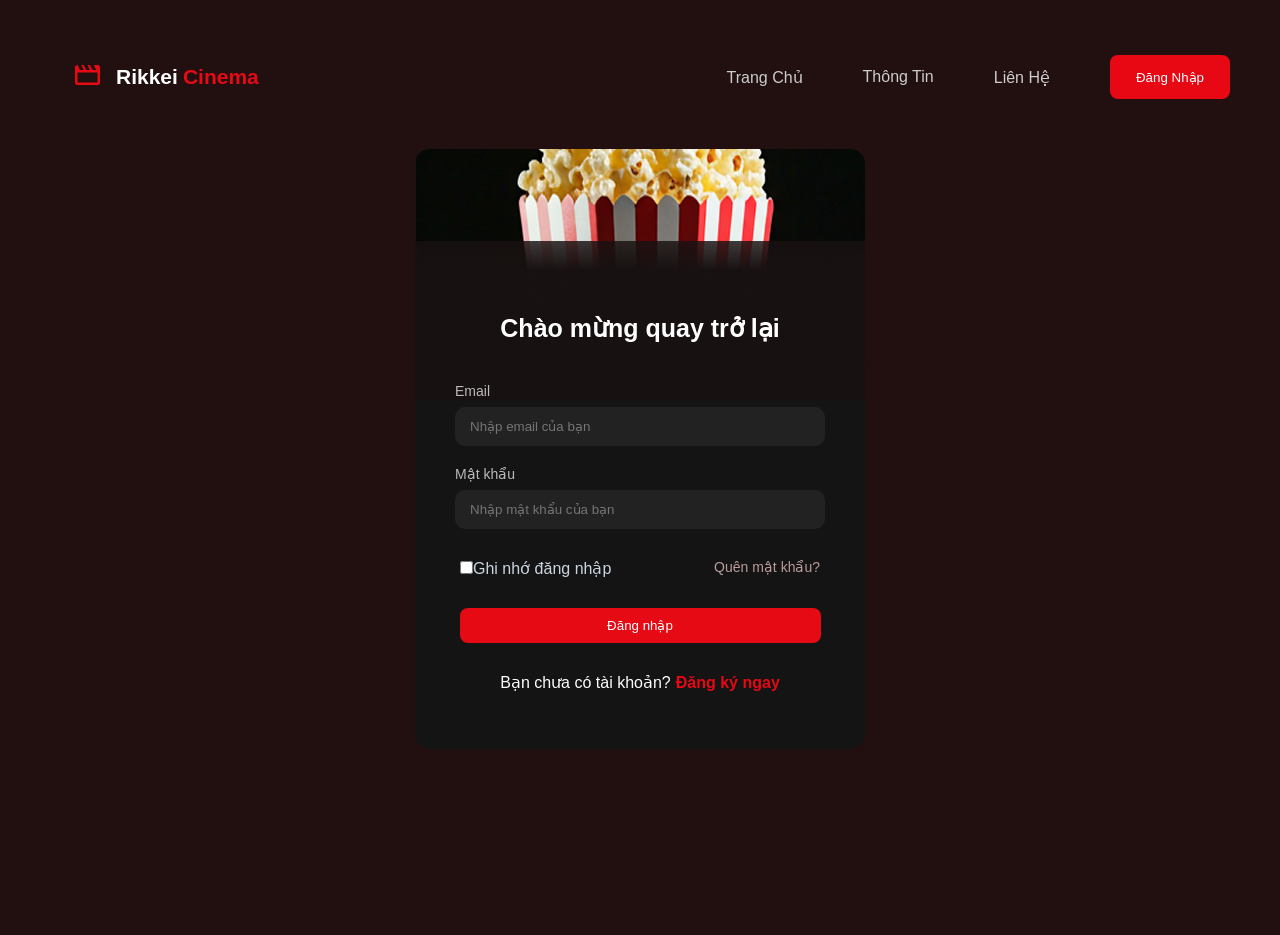
==== page/index.html @ 44aa945a "project-js" ====
<!DOCTYPE html>
<html lang="en">

<head>
    <meta charset="UTF-8">
    <meta name="viewport" content="width=device-width, initial-scale=1.0">
    <title>index1</title>
    <link rel="stylesheet" href="/css/login.css">
</head>

<body>
    <header class="navbar">
        <div class="logo">
            <span class="logoIcon"><img src="/asset/icon/Container.png" alt="logo"></span><span
                class="wordIcon1"><strong>Rikkei</strong></span><span class="wordIcon2"><strong>Cinema</strong></span>
        </div>
        <nav>
            <ul class="toolBar">
                <li><a href="#">Trang Chủ</a></li>
                <li><a href="#">Thông Tin</a></li>
                <li><a href="#">Liên Hệ</a></li>
                <li><button class="btn-login">Đăng Nhập</button></li>
            </ul>
        </nav>
    </header>
    <main class="loginContainer">
        <div class="loginCard">
            <div class="popcornImg">
                <img src="/asset/image/Background.png" alt="popCornImg">
            </div>

            <h2>Chào mừng quay trở lại</h2>

            <form>
                <div class="input">
                    <label>Email</label>
                    <div>
                        <input type="email" placeholder="Nhập email của bạn">
                    </div>
                </div>

                <div class="input">
                    <label>Mật khẩu</label>
                    <div>
                        <input type="text" placeholder="Nhập mật khẩu của bạn">
                    </div>
                </div>


                <div class="checkbox">
                    <label>
                        <input type="checkbox">Ghi nhớ đăng nhập
                    </label>
                    <a href="">Quên mật khẩu?</a>
                </div>

                <div>
                    <button class="submitBtn" type="submit">Đăng nhập</button>
                </div>

                <div>
                    <p class="noLogin">Bạn chưa có tài khoản?<a class="register" href="/page/register.html"><strong>Đăng ký
                                ngay</strong></a></p>
                </div>


            </form>
        </div>
    </main>

    <script src="index1.js"></script>
</body>

</html>
---- css/login.css ----
* {
   margin: 0;
   padding: 0;
   box-sizing: border-box;
   font-family: 'Segoe UI', Roboto, sans-serif;
}

body {
   background-color: #221011;
   color: white;
   min-height: 100vh;
}

.navbar {
   display: flex;
   justify-content: space-between;
   align-items: center;
   padding: 10px 50px;
   margin-top: 35px;
}

.navbar ul {
   display: flex;
   align-items: center;
   list-style: none;
}

.navbar ul li {
   margin-left: 60px;
}

.navbar ul li a {
   text-decoration: none;
   color: #ccc;
   font-size: 16px;
   transition: 0.3s;
}

.navbar ul li a:hover {
   color: white;
   transform: translateY(-20%);
   display: flex;
}

.navbar ul li button {
   text-decoration: none;
}

.btn-login {
   width: 120px;
   height: 44px;
   background-color: #E70814;
   color: white;
   border: none;
   border-radius: 8px;
   transition: 0,3s;
   cursor: pointer;
}

.btn-login:hover {
   transform: scale(1.05);
}

.logo {
   display: flex;
   margin: 20px;
   font-size: 21px;
}

.logo span {
   margin-left: 5px;
}

.logoIcon {
   width: 21px;
   height: 10px;
   margin-right: 15px;
}

.wordIcon1 {
   color: #FFFFFF;
}

.wordIcon2 {
   color: #E60A15;
}

.loginContainer {
   margin-top: -50px;
   display: flex;
   justify-content: center;
   padding: 80px;
   min-height: 80vh;
}



.loginCard {
   background: #141414;
   width: 450px;
   height: 600px;
   padding-bottom: 40px;
   overflow: hidden;
   text-align: center;
   padding-bottom: 30px;
   padding-top: 0;
   padding-left: 0;
   padding-right: 0;
   border: 1px;
   border-radius: 15px;
   box-shadow: 15px;
}

.popcornImg {
   width: 100%;
   height: auto;
   display: block;
   margin-bottom: -90px;
}

.input {
   text-align: left;
   padding: 0 40px;
   margin-bottom: 20px;
}

.input label {
   display: block;
   font-size: 14px;
   color: #bbb;
   margin-bottom: 8px;
}

.input input {
   width: 100%;
   padding: 12px 15px;
   background-color: #222;
   border: 1px;
   border-radius: 10px;
   color: white;
}

h2 {
   margin-bottom: 40px;
   font-size: 25px;
}

.checkbox {
   display: flex;
   justify-content: space-between;
   padding-left: 45px;
   padding-right: 45px;
   padding-top: 10px;
}

.checkbox label {
   color: #CBD5E1;
}


.checkbox a {
   text-decoration: none;
   color: #BB9B9C;
   font-size: 14px;
}

.submitBtn {
   background-color: #E60A15;
   border: 1px;
   text-decoration: none;
   color: white;
   width: 361px;
   margin-top: 30px;
   height: 35px;
   border-radius: 8px;
   margin-bottom: 30px;
}

.register {
   text-decoration: none;
   color: #E70814;
   padding-left: 5px;
}
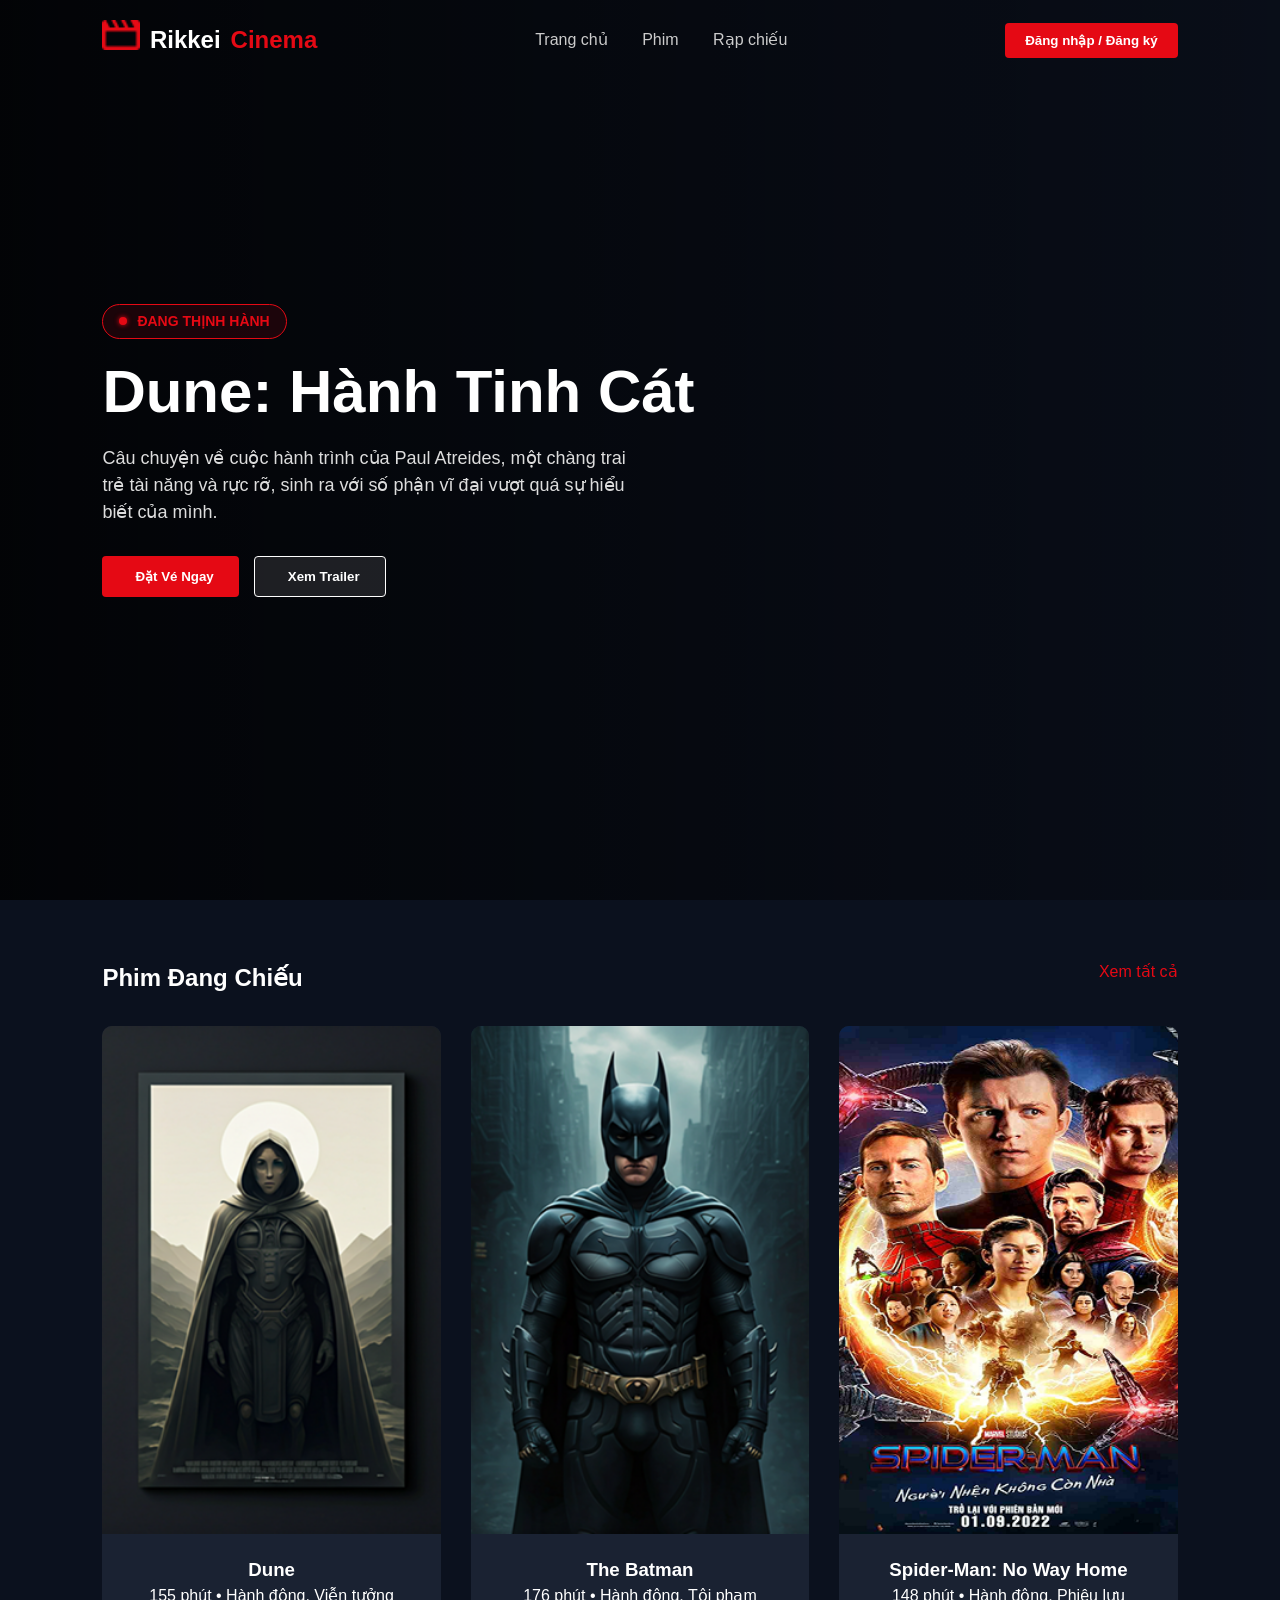
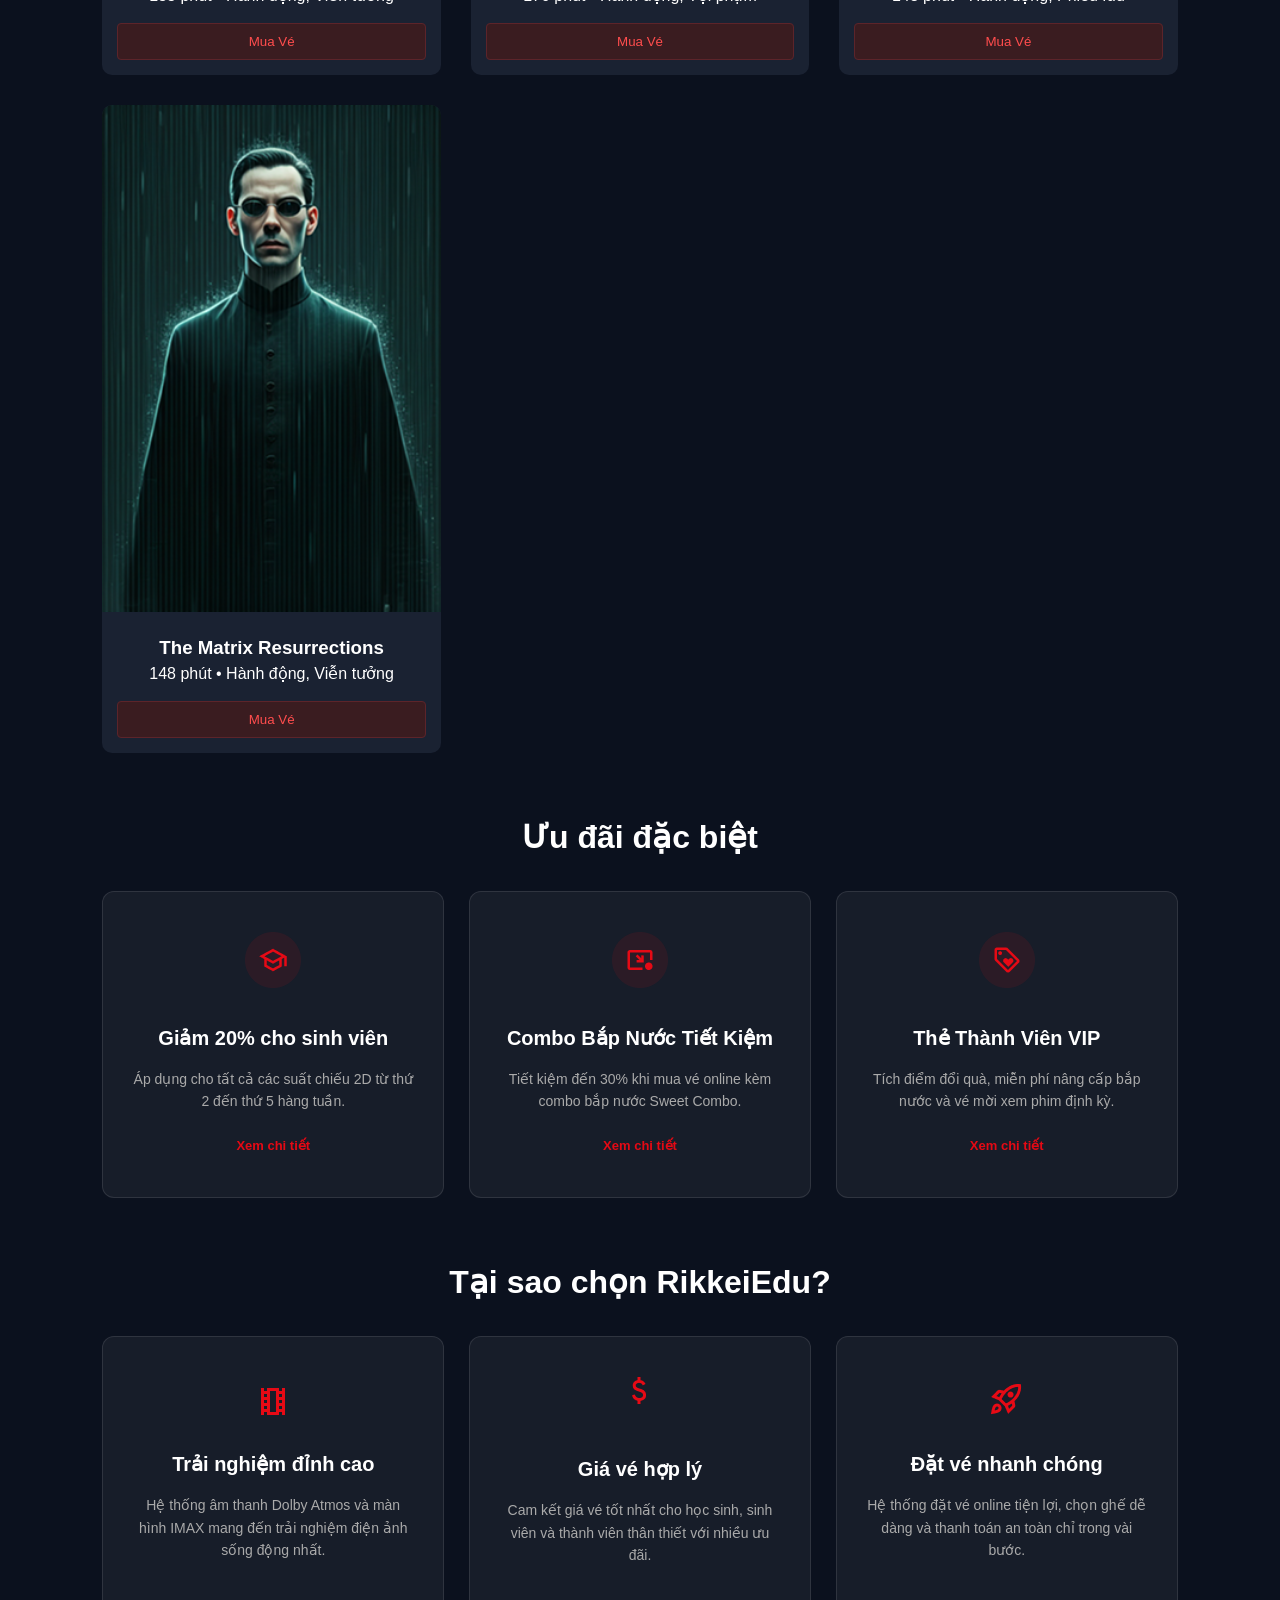
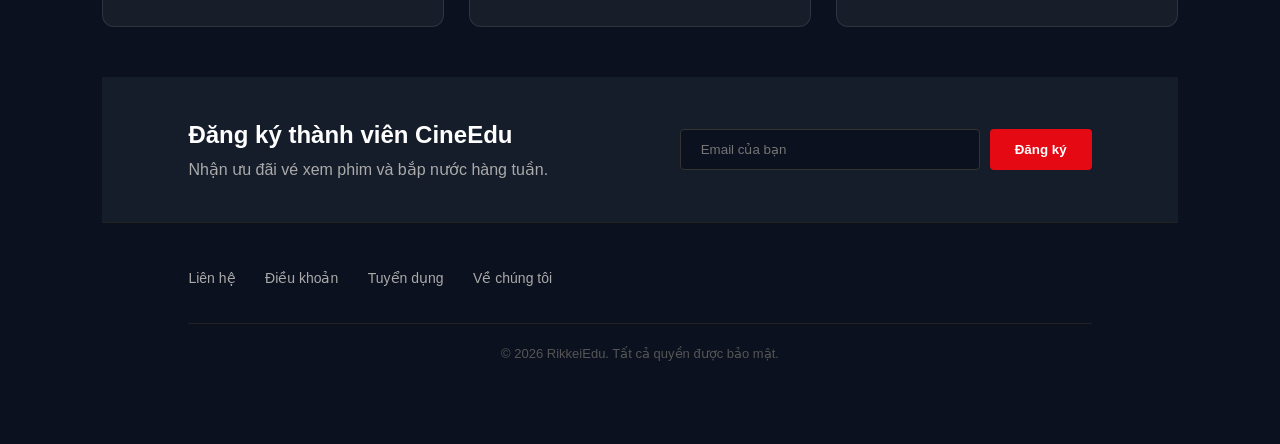
==== commit 383a0eff: "project" ====
--- a/page/index.html
+++ b/page/index.html
@@ -1,74 +1,172 @@
 <!DOCTYPE html>
-<html lang="en">
+<html lang="vi">
 
 <head>
-    <meta charset="UTF-8">
-    <meta name="viewport" content="width=device-width, initial-scale=1.0">
-    <title>index1</title>
-    <link rel="stylesheet" href="/css/login.css">
+   <meta charset="UTF-8">
+   <meta name="viewport" content="width=device-width, initial-scale=1.0">
+   <title>Rikkei Cinema - Hệ thống rạp chiếu phim</title>
+   <link rel="stylesheet" href="/css/index.css">
 </head>
 
 <body>
-    <header class="navbar">
-        <div class="logo">
-            <span class="logoIcon"><img src="/asset/icon/Container.png" alt="logo"></span><span
-                class="wordIcon1"><strong>Rikkei</strong></span><span class="wordIcon2"><strong>Cinema</strong></span>
-        </div>
-        <nav>
-            <ul class="toolBar">
-                <li><a href="#">Trang Chủ</a></li>
-                <li><a href="#">Thông Tin</a></li>
-                <li><a href="#">Liên Hệ</a></li>
-                <li><button class="btn-login">Đăng Nhập</button></li>
-            </ul>
-        </nav>
-    </header>
-    <main class="loginContainer">
-        <div class="loginCard">
-            <div class="popcornImg">
-                <img src="/asset/image/Background.png" alt="popCornImg">
+
+   <header>
+      <div class="logo">
+         <span><img src="/asset/icon/Container.png" alt=""></span>
+         <span class="brand-name">Rikkei</span><span class="brand-sub"><a>Cinema</a></span>
+      </div>
+      <nav>
+         <a href="/page/menu.html">Trang chủ</a>
+         <a href="#">Phim</a>
+         <a href="#">Rạp chiếu</a>
+      </nav>
+      <a href="/page/login.html"><button class="btn-auth">Đăng nhập / Đăng ký</button></a>
+   </header>
+
+   <section class="hero">
+      <div class="hero-content">
+         <div class="trending-tag">
+            <span class="dot"></span>
+            <span class="text">Đang thịnh hành</span>
+         </div>
+         <h1>Dune: Hành Tinh Cát</h1>
+         <p>Câu chuyện về cuộc hành trình của Paul Atreides, một chàng trai trẻ tài năng và rực rỡ, sinh ra với số phận
+            vĩ đại vượt quá sự hiểu biết của mình.</p>
+         <div class="hero-btns">
+            <button class="btn-red"><i class="fa-solid fa-ticket"></i> Đặt Vé Ngay</button>
+            <button class="btn-outline"><i class="fa-regular fa-circle-play"></i> Xem Trailer</button>
+         </div>
+      </div>
+   </section>
+
+   <main class="container">
+      <section class="movie-section">
+         <div class="section-header">
+            <h2>Phim Đang Chiếu</h2>
+            <a href="#" class="view-all">Xem tất cả <i class="fa-solid fa-chevron-right"></i></a>
+         </div>
+         <div class="movie-grid">
+            <div class="movie-card">
+               <div class="poster-wrapper">
+                  <img src="/asset/image/moon knight.png" alt="Dune">
+               </div>
+               <div class="movie-info">
+                  <h3>Dune</h3>
+                  <p>155 phút • Hành động, Viễn tưởng</p>
+                  <button class="btn-buy">Mua Vé</button>
+               </div>
             </div>
+            <div class="movie-card">
+               <div class="poster-wrapper">
+                  <img src="/asset/image/batman.png" alt="The Batman">
+               </div>
+               <div class="movie-info">
+                  <h3>The Batman</h3>
+                  <p>176 phút • Hành động, Tội phạm</p>
+                  <button class="btn-buy">Mua Vé</button>
+               </div>
+            </div>
+            <div class="movie-card">
+               <div class="poster-wrapper">
+                  <img src="/asset/image/spiderman.png" alt="Spider-man">
+               </div>
+               <div class="movie-info">
+                  <h3>Spider-Man: No Way Home</h3>
+                  <p>148 phút • Hành động, Phiêu lưu</p>
+                  <button class="btn-buy">Mua Vé</button>
+               </div>
+            </div>
+            <div class="movie-card">
+               <div class="poster-wrapper">
+                  <img src="/asset/image/the matrix.png" alt="The Matrix">
+               </div>
+               <div class="movie-info">
+                  <h3>The Matrix Resurrections</h3>
+                  <p>148 phút • Hành động, Viễn tưởng</p>
+                  <button class="btn-buy">Mua Vé</button>
+               </div>
+            </div>
+         </div>
+      </section>
 
-            <h2>Chào mừng quay trở lại</h2>
+      <section class="promo-section">
+         <h2 class="center-title">Ưu đãi đặc biệt</h2>
+         <div class="promo-grid">
+            <div class="promo-card">
+               <i class="fa-solid fa-graduation-cap icon-red"><img src="/asset/icon/Overlay.png" alt=""></i>
+               <h3>Giảm 20% cho sinh viên</h3>
+               <p>Áp dụng cho tất cả các suất chiếu 2D từ thứ 2 đến thứ 5 hàng tuần.</p>
+               <a href="#">Xem chi tiết</a>
+            </div>
+            <div class="promo-card">
+               <i class="fa-solid fa-popcorn icon-red"><img src="/asset/icon/Overlay (1).png"></i>
+               <h3>Combo Bắp Nước Tiết Kiệm</h3>
+               <p>Tiết kiệm đến 30% khi mua vé online kèm combo bắp nước Sweet Combo.</p>
+               <a href="#">Xem chi tiết</a>
+            </div>
+            <div class="promo-card">
+               <i class="fa-solid fa-id-card icon-red"><img src="/asset/icon/Overlay (2).png"></i>
+               <h3>Thẻ Thành Viên VIP</h3>
+               <p>Tích điểm đổi quà, miễn phí nâng cấp bắp nước và vé mời xem phim định kỳ.</p>
+               <a href="#">Xem chi tiết</a>
+            </div>
+         </div>
+      </section>
 
-            <form>
-                <div class="input">
-                    <label>Email</label>
-                    <div>
-                        <input type="email" placeholder="Nhập email của bạn">
-                    </div>
-                </div>
+      <section class="why-choose-section">
+         <h2 class="center-title">Tại sao chọn RikkeiEdu?</h2>
+         <div class="why-grid">
+            <div class="why-card">
+               <i class="fa-solid fa-film icon-red"><img src="/asset/icon/Icon.png" alt=""></i>
+               <h3>Trải nghiệm đỉnh cao</h3>
+               <p>Hệ thống âm thanh Dolby Atmos và màn hình IMAX mang đến trải nghiệm điện ảnh sống động nhất.</p>
+            </div>
+            <div class="why-card">
+               <i class="fa-solid fa-dollar-sign icon-red"><img src="/asset/icon/Margin (3).png" alt=""></i>
+               <h3>Giá vé hợp lý</h3>
+               <p>Cam kết giá vé tốt nhất cho học sinh, sinh viên và thành viên thân thiết với nhiều ưu đãi.</p>
+            </div>
+            <div class="why-card">
+               <i class="fa-solid fa-rocket icon-red"><img src="/asset/icon/Icon (1).png" alt=""></i>
+               <h3>Đặt vé nhanh chóng</h3>
+               <p>Hệ thống đặt vé online tiện lợi, chọn ghế dễ dàng và thanh toán an toàn chỉ trong vài bước.</p>
+            </div>
+         </div>
+      </section>
 
-                <div class="input">
-                    <label>Mật khẩu</label>
-                    <div>
-                        <input type="text" placeholder="Nhập mật khẩu của bạn">
-                    </div>
-                </div>
+      <section class="newsletter-section">
+         <div class="newsletter-content">
+            <div class="newsletter-text">
+               <h2>Đăng ký thành viên CineEdu</h2>
+               <p>Nhận ưu đãi vé xem phim và bắp nước hàng tuần.</p>
+            </div>
+            <form class="newsletter-form">
+               <input type="email" placeholder="Email của bạn">
+               <button type="submit">Đăng ký</button>
+            </form>
+         </div>
+      </section>
 
+      <footer>
+         <div class="footer-top">
+            <div class="footer-links">
+               <a href="#">Liên hệ</a>
+               <a href="#">Điều khoản</a>
+               <a href="#">Tuyển dụng</a>
+               <a href="#">Về chúng tôi</a>
+            </div>
+            <div class="footer-social">
+               <a href="#"><i class="fa-brands fa-facebook"></i></a>
+               <a href="#"><i class="fa-brands fa-instagram"></i></a>
+            </div>
+         </div>
+         <div class="footer-bottom">
+            <p>© 2026 RikkeiEdu. Tất cả quyền được bảo mật.</p>
+         </div>
+      </footer>
+   </main>
 
-                <div class="checkbox">
-                    <label>
-                        <input type="checkbox">Ghi nhớ đăng nhập
-                    </label>
-                    <a href="">Quên mật khẩu?</a>
-                </div>
-
-                <div>
-                    <button class="submitBtn" type="submit">Đăng nhập</button>
-                </div>
-
-                <div>
-                    <p class="noLogin">Bạn chưa có tài khoản?<a class="register" href="/page/register.html"><strong>Đăng ký
-                                ngay</strong></a></p>
-                </div>
-
-
-            </form>
-        </div>
-    </main>
-
-    <script src="index1.js"></script>
+   <script src="/js/index.js"></script>
 </body>
 
 </html>
--- a/css/index.css
+++ b/css/index.css
@@ -0,0 +1,449 @@
+* {
+   margin: 0;
+   padding: 0;
+   box-sizing: border-box;
+}
+
+body {
+   background-color: #0b111e;
+   color: white;
+   font-family: 'Segoe UI', Tahoma, Geneva, Verdana, sans-serif;
+   line-height: 1.5;
+}
+
+header {
+   display: flex;
+   justify-content: space-between;
+   align-items: center;
+   padding: 20px 8%;
+   position: absolute;
+   width: 100%;
+   z-index: 100;
+}
+
+.logo {
+   display: flex;
+   align-items: center;
+   gap: 10px;
+   font-size: 24px;
+   font-weight: bold;
+}
+
+.logo img {
+   height: 30px;
+}
+
+.brand-name {
+   color: white;
+}
+
+.brand-sub a {
+   color: #e50914;
+   text-decoration: none;
+   cursor: pointer;
+}
+
+nav a {
+   color: #ccc;
+   text-decoration: none;
+   margin: 0 15px;
+   transition: 0.3s;
+}
+
+nav a:hover {
+   color: white;
+}
+
+.btn-auth {
+   background: #e50914;
+   color: white;
+   border: none;
+   padding: 10px 20px;
+   border-radius: 4px;
+   font-weight: bold;
+   cursor: pointer;
+   transition: 0, 3s;
+}
+
+.btn-auth:hover {
+   transform: scale(1.06);
+}
+
+.hero {
+   height: 100vh;
+   min-height: 600px;
+   background: linear-gradient(to right, rgba(0, 0, 0, 0.8), rgba(0, 0, 0, 0.2)),
+      url("/asset/image/dune.png") no-repeat center center;
+   background-size: cover;
+   display: flex;
+   align-items: center;
+   padding: 0 8%;
+}
+
+.hero-content {
+   max-width: 700px;
+}
+
+.trending-tag {
+   display: inline-flex;
+   align-items: center;
+   background-color: rgba(229, 9, 20, 0.1);
+   border: 1px solid #e50914;
+   padding: 6px 16px;
+   border-radius: 25px;
+   margin-bottom: 20px;
+}
+
+.trending-tag .dot {
+   width: 8px;
+   height: 8px;
+   background-color: #e50914;
+   border-radius: 50%;
+   margin-right: 10px;
+   box-shadow: 0 0 5px #e50914;
+}
+
+.trending-tag .text {
+   color: #e50914;
+   font-size: 14px;
+   font-weight: bold;
+   text-transform: uppercase;
+}
+
+.hero h1 {
+   font-size: 60px;
+   font-weight: bold;
+   margin-bottom: 20px;
+   line-height: 1.1;
+}
+
+.hero p {
+   font-size: 18px;
+   color: #ddd;
+   margin-bottom: 30px;
+   max-width: 550px;
+}
+
+.hero-btns {
+   display: flex;
+   gap: 15px;
+}
+
+.btn-red {
+   background: #e50914;
+   color: white;
+   border: none;
+   padding: 12px 25px;
+   border-radius: 4px;
+   font-weight: bold;
+   cursor: pointer;
+   display: flex;
+   align-items: center;
+   gap: 8px;
+   transition: 0, 3;
+}
+
+.btn-red:hover {
+   transform: scale(1.06);
+}
+
+.btn-outline {
+   background: rgba(255, 255, 255, 0.1);
+   color: white;
+   border: 1px solid white;
+   padding: 12px 25px;
+   border-radius: 4px;
+   font-weight: bold;
+   cursor: pointer;
+   display: flex;
+   align-items: center;
+   gap: 8px;
+}
+
+.btn-outline:hover {
+   transform: scale(1.06);
+}
+
+.container {
+   padding: 60px 8%;
+}
+
+.section-header {
+   display: flex;
+   justify-content: space-between;
+   margin-bottom: 30px;
+}
+
+.view-all {
+   color: #e50914;
+   text-decoration: none;
+}
+
+.movie-grid {
+   display: grid;
+   grid-template-columns: repeat(auto-fit, minmax(250px, 1fr));
+   gap: 30px;
+}
+
+.movie-card {
+   background: #1a2232;
+   border-radius: 10px;
+   overflow: hidden;
+   transition: 0.3s;
+}
+
+.movie-card:hover {
+   transform: translateY(-10px);
+}
+
+.movie-card img {
+   width: 100%;
+   aspect-ratio: 2/3;
+   object-fit: cover;
+}
+
+.movie-info {
+   padding: 15px;
+   text-align: center;
+}
+
+.btn-buy {
+   width: 100%;
+   background: #3a1c20;
+   color: #ff4d4d;
+   border: 1px solid #5c242a;
+   padding: 10px;
+   border-radius: 4px;
+   cursor: pointer;
+   margin-top: 15px;
+}
+
+.center-title {
+   text-align: center;
+   font-size: 32px;
+   margin: 60px 0 30px;
+}
+
+.promo-grid,
+.why-grid {
+   display: grid;
+   grid-template-columns: repeat(3, 1fr);
+   gap: 25px;
+   margin-bottom: 50px;
+}
+
+.promo-card,
+.why-card {
+   background: rgba(255, 255, 255, 0.05);
+   border: 1px solid rgba(255, 255, 255, 0.1);
+   padding: 40px 30px;
+   border-radius: 12px;
+   text-align: center;
+   transition: 0.3s;
+}
+
+.promo-card:hover,
+.why-card:hover {
+   background: rgba(255, 255, 255, 0.08);
+   border-color: #e50914;
+}
+
+.icon-red {
+   font-size: 35px;
+   color: #e50914;
+   margin-bottom: 20px;
+   display: block;
+}
+
+.promo-card h3,
+.why-card h3 {
+   font-size: 20px;
+   margin-bottom: 15px;
+}
+
+.promo-card p,
+.why-card p {
+   color: #aaa;
+   font-size: 14px;
+   line-height: 1.6;
+   margin-bottom: 20px;
+}
+
+.promo-card a {
+   color: #e50914;
+   text-decoration: none;
+   font-weight: bold;
+   font-size: 13px;
+}
+
+.newsletter-section {
+   background: #161d2a;
+   padding: 40px 8%;
+   margin-top: 50px;
+}
+
+.newsletter-content {
+   display: flex;
+   justify-content: space-between;
+   align-items: center;
+}
+
+.newsletter-text h2 {
+   font-size: 24px;
+   margin-bottom: 5px;
+}
+
+.newsletter-text p {
+   color: #aaa;
+}
+
+.newsletter-form {
+   display: flex;
+   gap: 10px;
+}
+
+.newsletter-form input {
+   background: #0b111e;
+   border: 1px solid #333;
+   color: white;
+   padding: 12px 20px;
+   border-radius: 4px;
+   width: 300px;
+}
+
+.newsletter-form button {
+   background: #e50914;
+   color: white;
+   border: none;
+   padding: 12px 25px;
+   border-radius: 4px;
+   font-weight: bold;
+   cursor: pointer;
+}
+
+footer {
+   padding: 40px 8% 20px;
+   border-top: 1px solid #222;
+}
+
+.footer-top {
+   display: flex;
+   justify-content: space-between;
+   align-items: center;
+   margin-bottom: 30px;
+}
+
+.footer-links a {
+   color: #aaa;
+   text-decoration: none;
+   margin-right: 25px;
+   font-size: 14px;
+}
+
+.footer-social a {
+   color: white;
+   font-size: 20px;
+   margin-left: 20px;
+}
+
+.footer-bottom {
+   text-align: center;
+   border-top: 1px solid #222;
+   padding-top: 20px;
+   color: #555;
+   font-size: 13px;
+}
+
+/* Ghi đè style mặc định của Toastify */
+.toastify {
+   padding: 12px 20px;
+   color: #ffffff;
+   display: flex;
+   align-items: center;
+   box-shadow: 0 4px 12px rgba(0, 0, 0, 0.5);
+   border-radius: 8px;
+   /* Bo góc nhẹ */
+   font-family: 'Segoe UI', sans-serif;
+   background: #1e2532 !important;
+   /* Màu nền Dark Mode */
+   opacity: 1;
+   max-width: 400px;
+   position: relative;
+   /* Hiệu ứng thanh màu bên trái */
+   border-left: 6px solid transparent;
+}
+
+.toastify {
+   padding: 12px 20px;
+   color: #ffffff;
+   display: flex;
+   align-items: center;
+   box-shadow: 0 4px 12px rgba(0, 0, 0, 0.5);
+   border-radius: 8px;
+   font-family: 'Segoe UI', sans-serif;
+   background: #1e2532 !important;
+   opacity: 1;
+   max-width: 400px;
+   position: relative;
+   border-left: 6px solid transparent;
+}
+
+.toast-content {
+   display: flex;
+   flex-direction: column;
+   margin-left: 10px;
+}
+
+.toast-title {
+   font-weight: bold;
+   font-size: 15px;
+   margin-bottom: 4px;
+}
+
+.toast-message {
+   font-size: 13px;
+   color: #a0a0a0;
+}
+
+.toast-icon {
+   font-size: 20px;
+}
+
+.toast-success {
+   border-left-color: #28a745 !important;
+}
+
+.toast-success .toast-icon {
+   color: #28a745;
+}
+
+.toast-error {
+   border-left-color: #dc3545 !important;
+}
+
+.toast-error .toast-icon {
+   color: #dc3545;
+}
+
+.toastify .toast-close {
+   position: absolute;
+   top: 8px;
+   right: 10px;
+   color: #6c757d;
+}
+
+.toast-error {
+   border-left-color: #dc3545 !important;
+}
+
+.toast-error .toast-icon {
+   color: #dc3545;
+}
+
+.toastify .toast-close {
+   position: absolute;
+   top: 8px;
+   right: 10px;
+   color: #6c757d;
+   opacity: 0.8;
+}
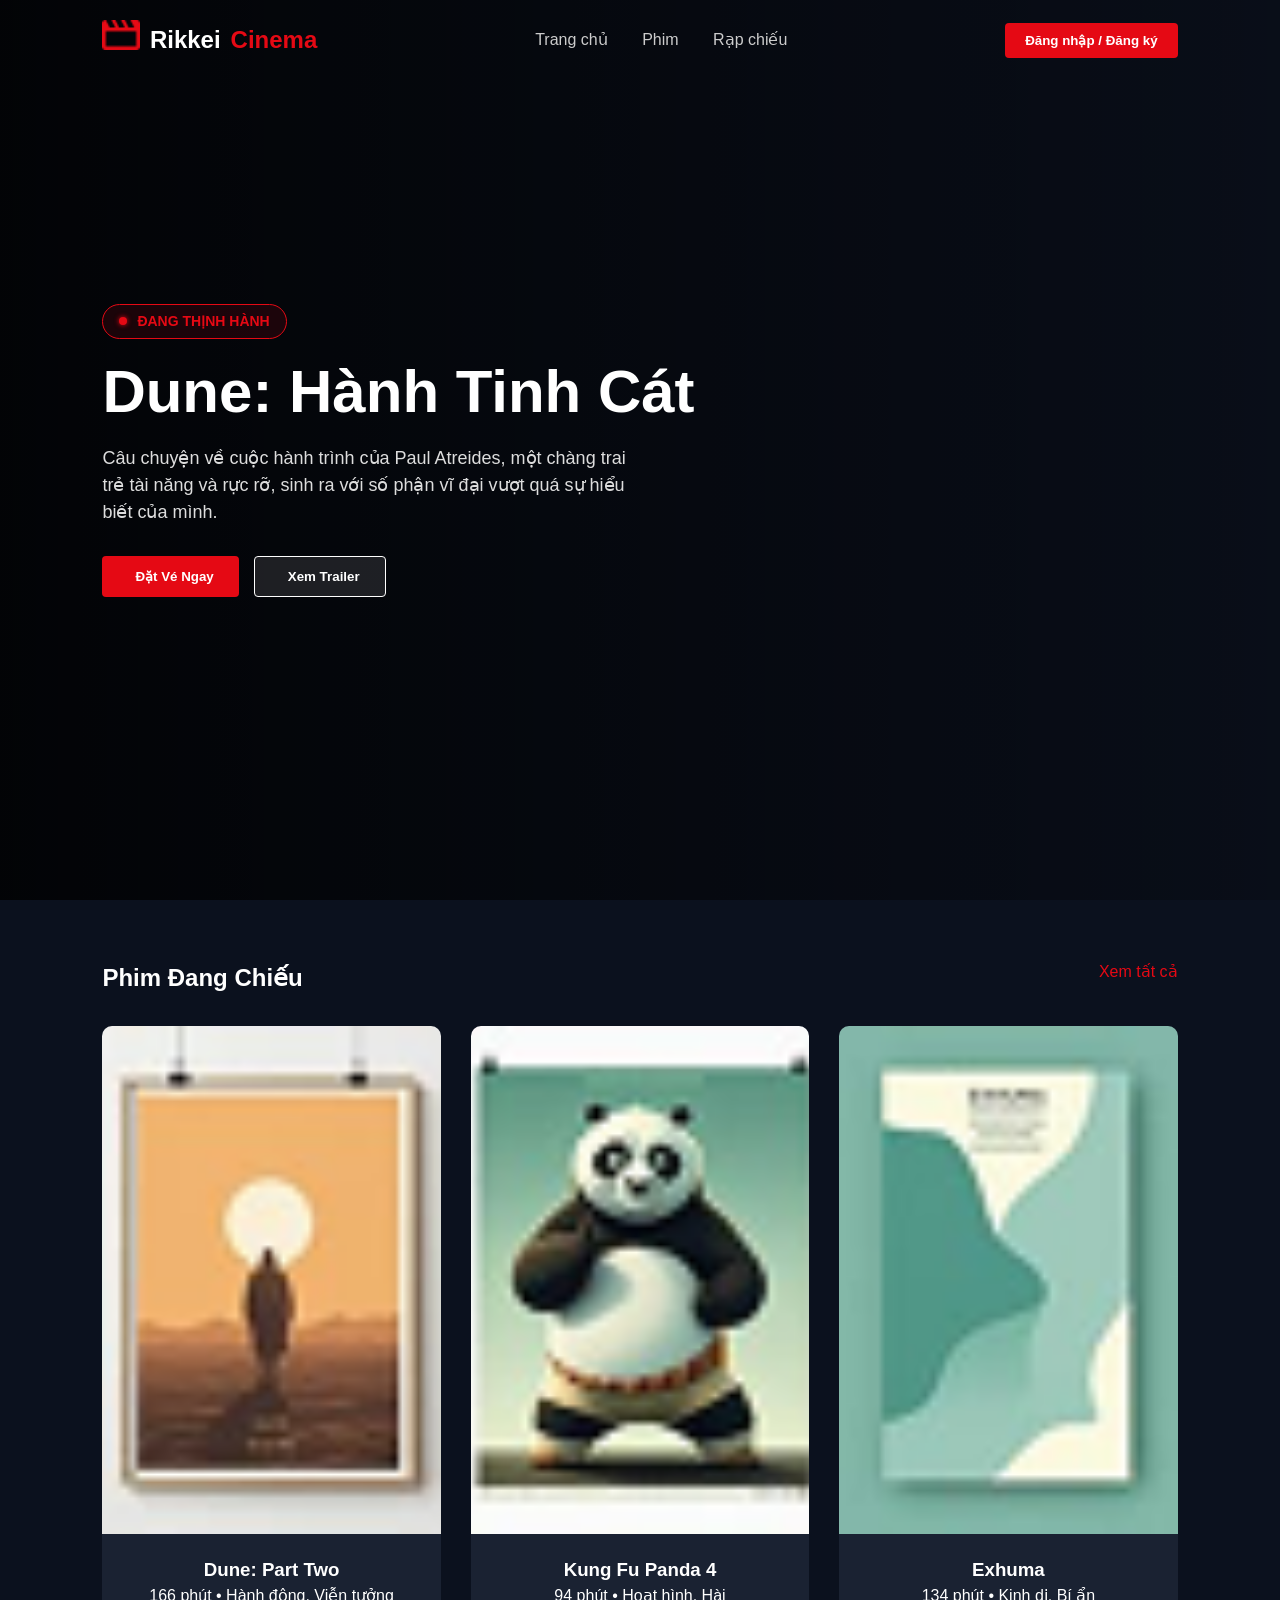
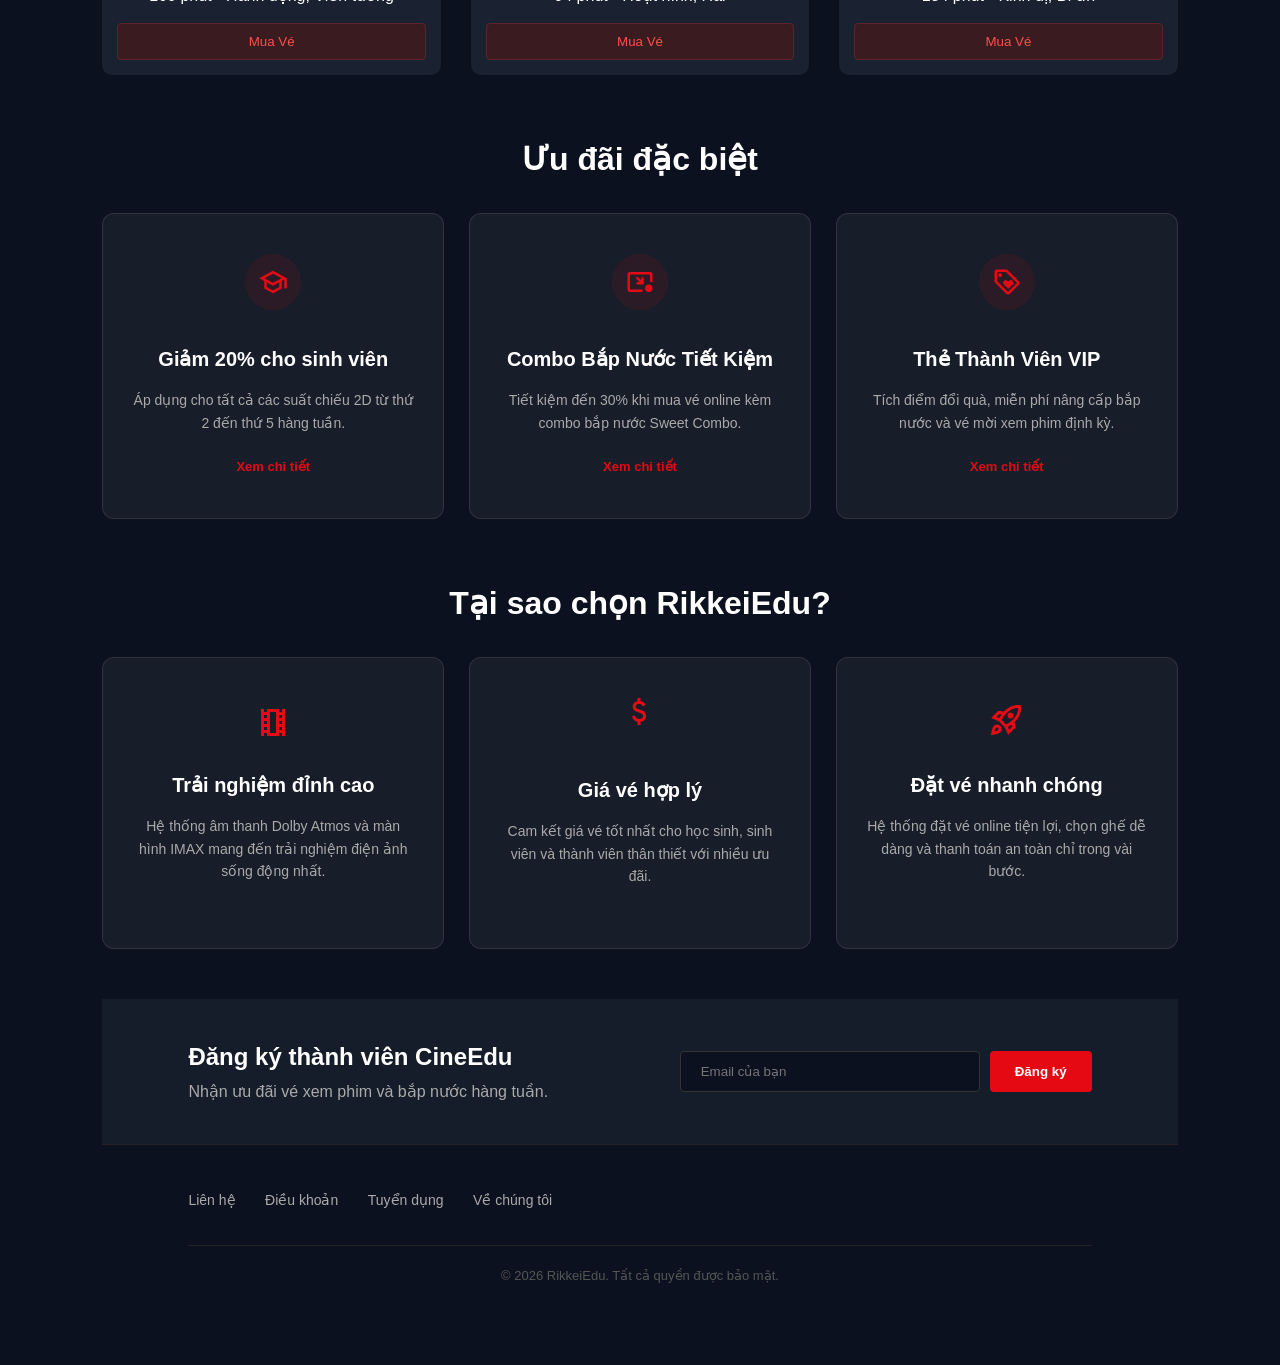
==== commit 644030a5: "project" ====
--- a/page/index.html
+++ b/page/index.html
@@ -16,7 +16,7 @@
          <span class="brand-name">Rikkei</span><span class="brand-sub"><a>Cinema</a></span>
       </div>
       <nav>
-         <a href="/page/menu.html">Trang chủ</a>
+         <a href="/page/index.html">Trang chủ</a>
          <a href="#">Phim</a>
          <a href="#">Rạp chiếu</a>
       </nav>
@@ -45,50 +45,11 @@
             <h2>Phim Đang Chiếu</h2>
             <a href="#" class="view-all">Xem tất cả <i class="fa-solid fa-chevron-right"></i></a>
          </div>
-         <div class="movie-grid">
-            <div class="movie-card">
-               <div class="poster-wrapper">
-                  <img src="/asset/image/moon knight.png" alt="Dune">
-               </div>
-               <div class="movie-info">
-                  <h3>Dune</h3>
-                  <p>155 phút • Hành động, Viễn tưởng</p>
-                  <button class="btn-buy">Mua Vé</button>
-               </div>
-            </div>
-            <div class="movie-card">
-               <div class="poster-wrapper">
-                  <img src="/asset/image/batman.png" alt="The Batman">
-               </div>
-               <div class="movie-info">
-                  <h3>The Batman</h3>
-                  <p>176 phút • Hành động, Tội phạm</p>
-                  <button class="btn-buy">Mua Vé</button>
-               </div>
-            </div>
-            <div class="movie-card">
-               <div class="poster-wrapper">
-                  <img src="/asset/image/spiderman.png" alt="Spider-man">
-               </div>
-               <div class="movie-info">
-                  <h3>Spider-Man: No Way Home</h3>
-                  <p>148 phút • Hành động, Phiêu lưu</p>
-                  <button class="btn-buy">Mua Vé</button>
-               </div>
-            </div>
-            <div class="movie-card">
-               <div class="poster-wrapper">
-                  <img src="/asset/image/the matrix.png" alt="The Matrix">
-               </div>
-               <div class="movie-info">
-                  <h3>The Matrix Resurrections</h3>
-                  <p>148 phút • Hành động, Viễn tưởng</p>
-                  <button class="btn-buy">Mua Vé</button>
-               </div>
-            </div>
+         <div id="movieList" class="movie-grid">
+            
          </div>
       </section>
-
+      
       <section class="promo-section">
          <h2 class="center-title">Ưu đãi đặc biệt</h2>
          <div class="promo-grid">
--- a/css/index.css
+++ b/css/index.css
@@ -446,4 +446,5 @@
    right: 10px;
    color: #6c757d;
    opacity: 0.8;
-}+}
+
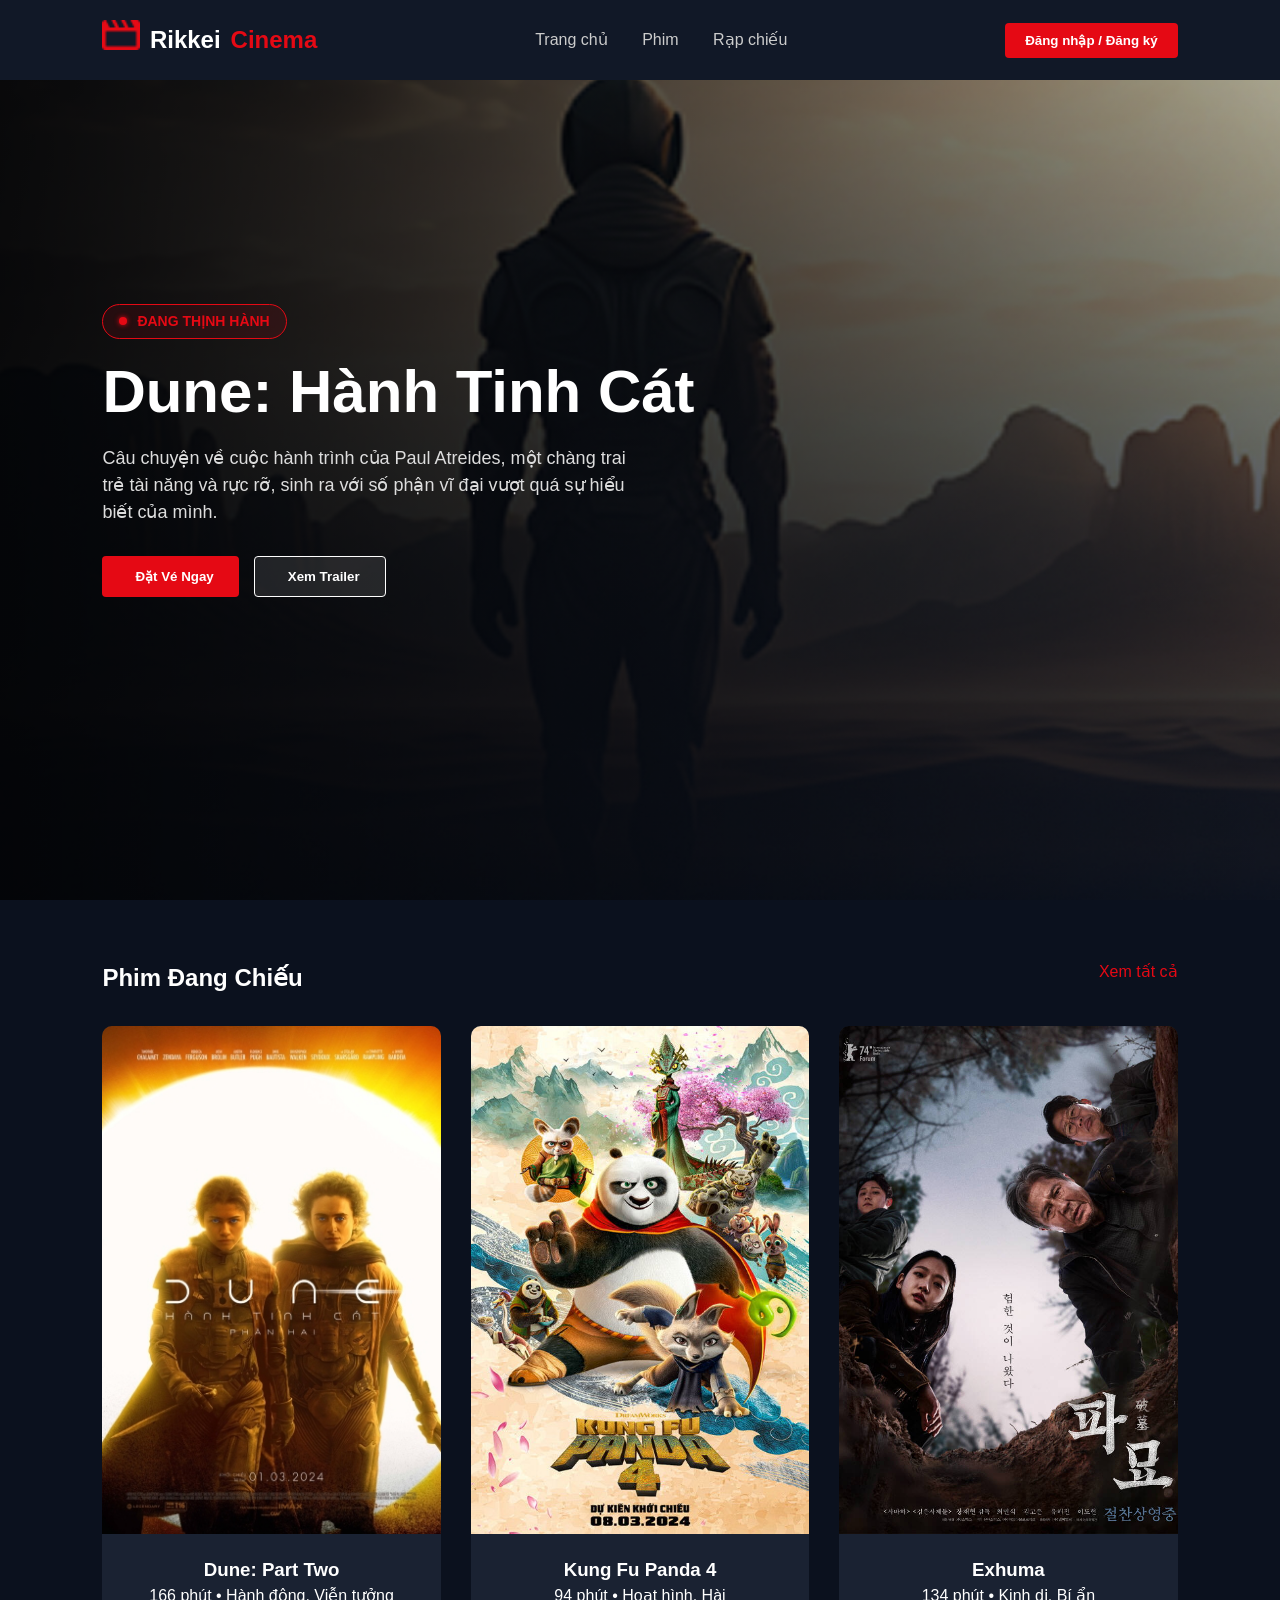
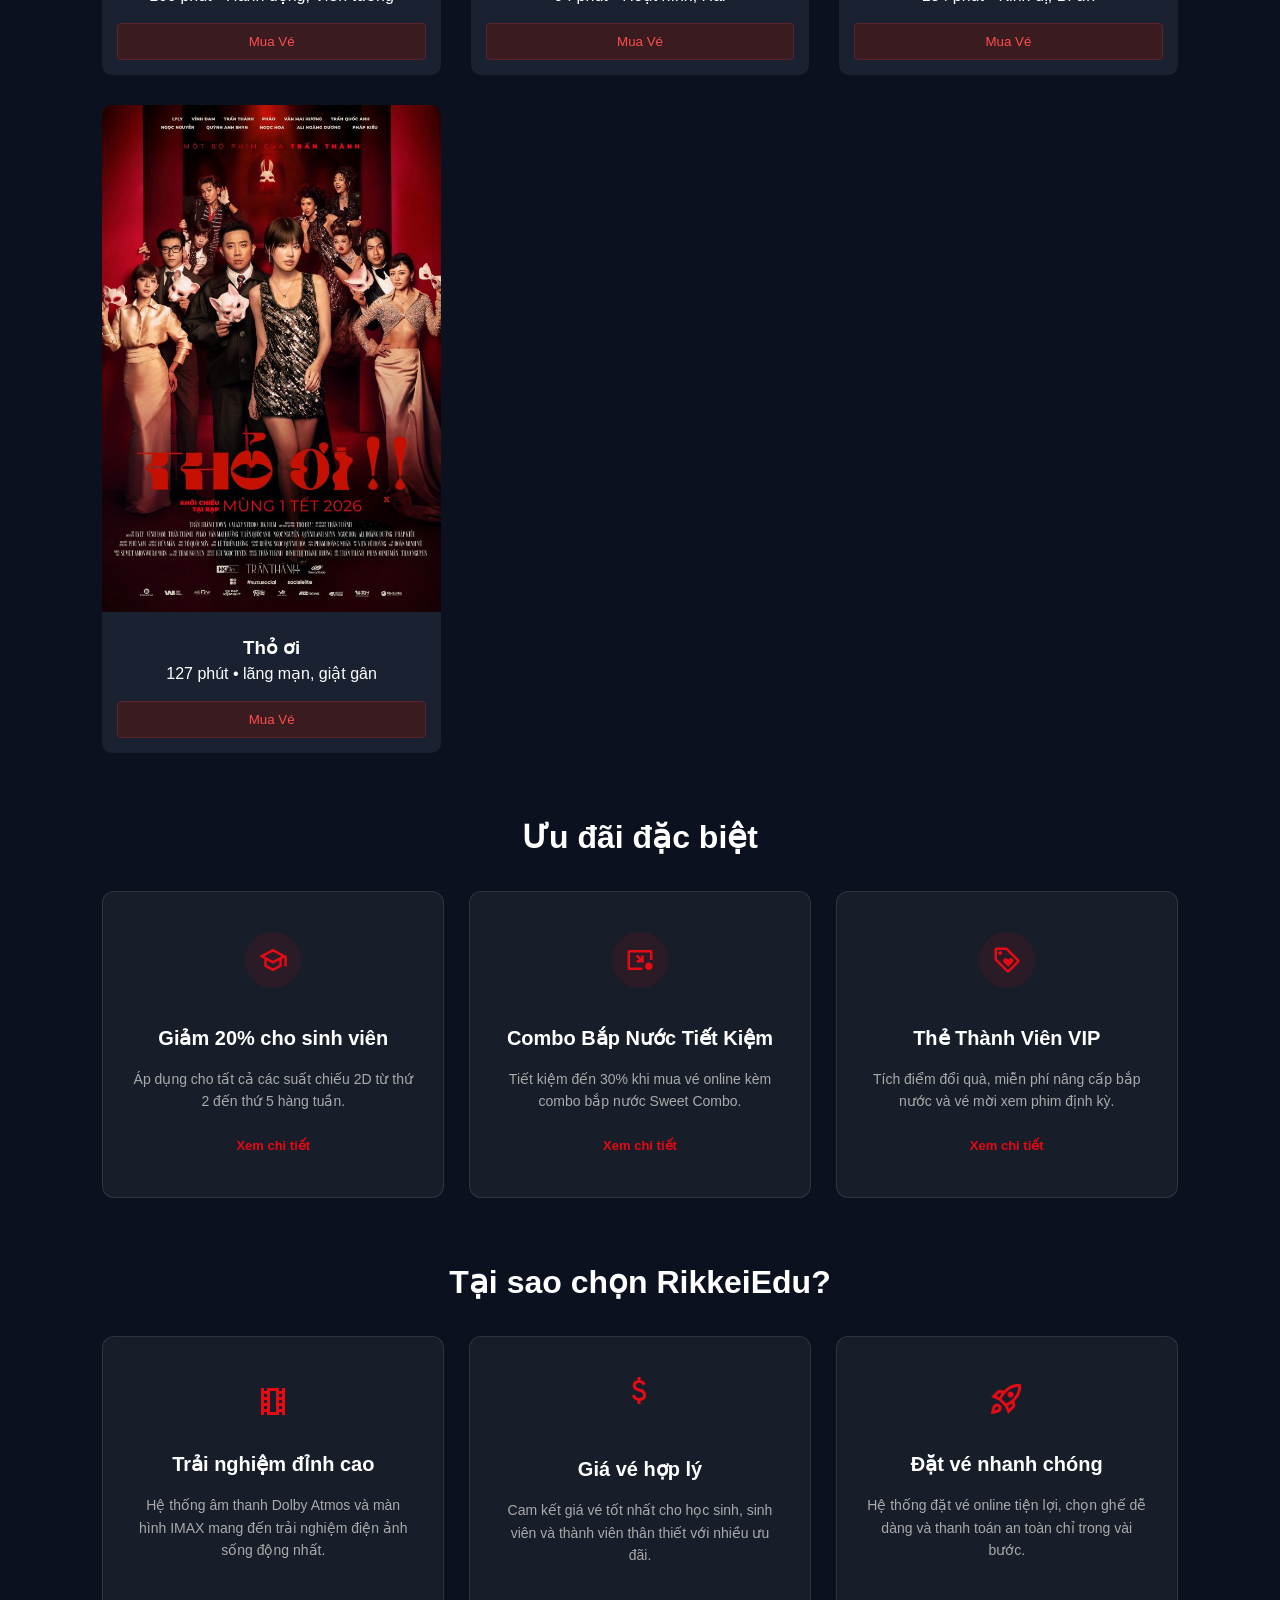
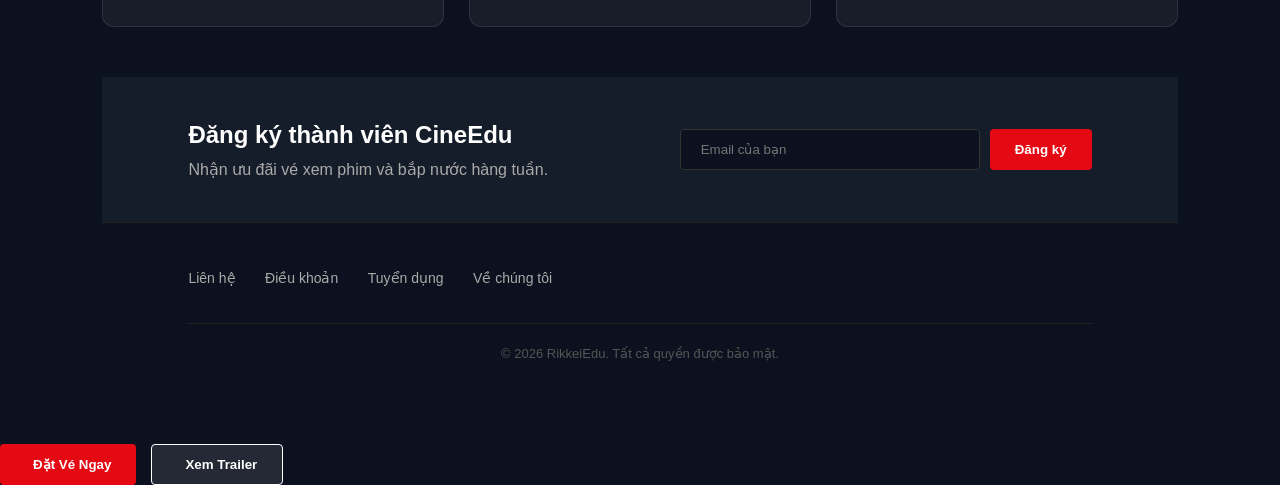
==== commit 10fa81ae: "project" ====
--- a/page/index.html
+++ b/page/index.html
@@ -46,10 +46,10 @@
             <a href="#" class="view-all">Xem tất cả <i class="fa-solid fa-chevron-right"></i></a>
          </div>
          <div id="movieList" class="movie-grid">
-            
+
          </div>
       </section>
-      
+
       <section class="promo-section">
          <h2 class="center-title">Ưu đãi đặc biệt</h2>
          <div class="promo-grid">
@@ -127,6 +127,16 @@
       </footer>
    </main>
 
+   <div class="hero-btns">
+      <button class="btn-red"><i class="fa-solid fa-ticket"></i> Đặt Vé Ngay</button>
+      <button class="btn-outline" onclick="handleWatchTrailer()"><i class="fa-regular fa-circle-play"></i> Xem
+         Trailer</button>
+   </div>
+
+
+
+   <script src="/js/index.js"></script>
+
    <script src="/js/index.js"></script>
 </body>
 
--- a/css/index.css
+++ b/css/index.css
@@ -19,6 +19,7 @@
    position: absolute;
    width: 100%;
    z-index: 100;
+   background-color: #111827;
 }
 
 .logo {
@@ -73,7 +74,7 @@
    height: 100vh;
    min-height: 600px;
    background: linear-gradient(to right, rgba(0, 0, 0, 0.8), rgba(0, 0, 0, 0.2)),
-      url("/asset/image/dune.png") no-repeat center center;
+      url("/asset/image/dunebackground.png") no-repeat center center;
    background-size: cover;
    display: flex;
    align-items: center;
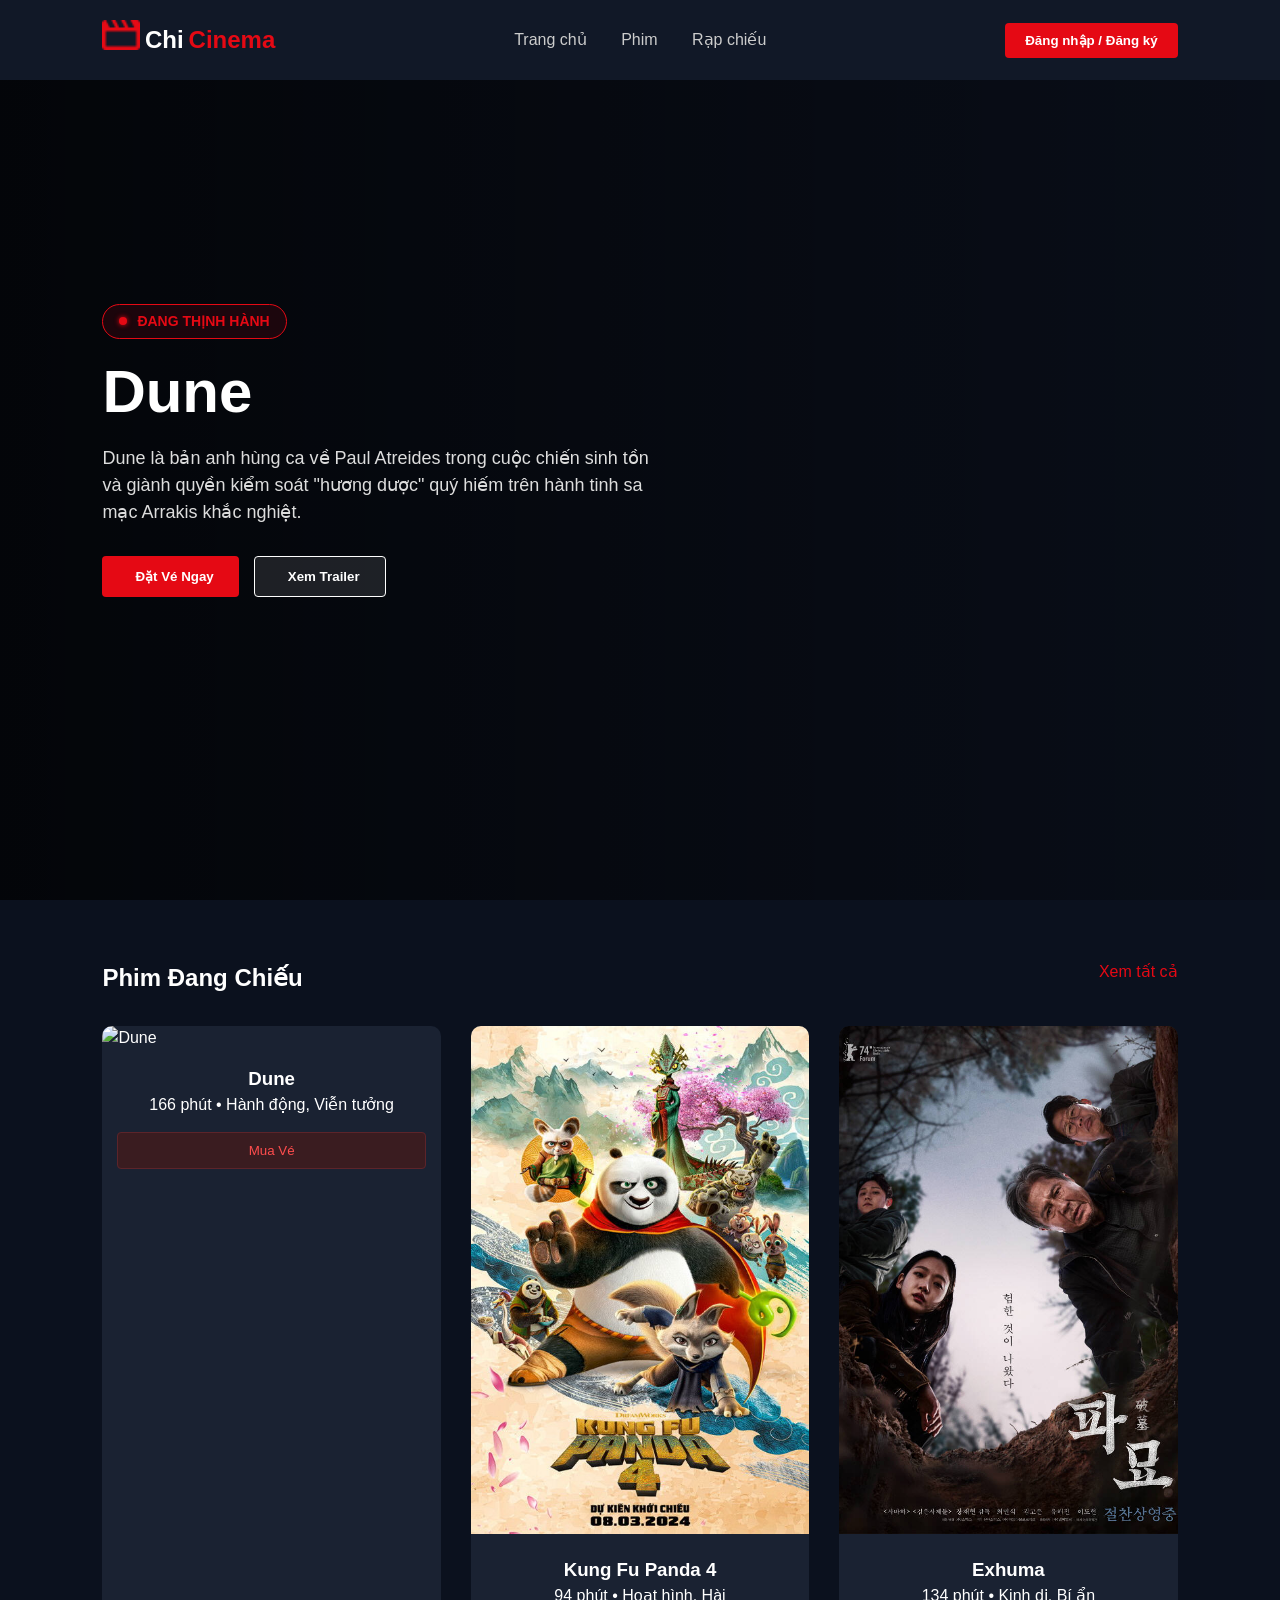
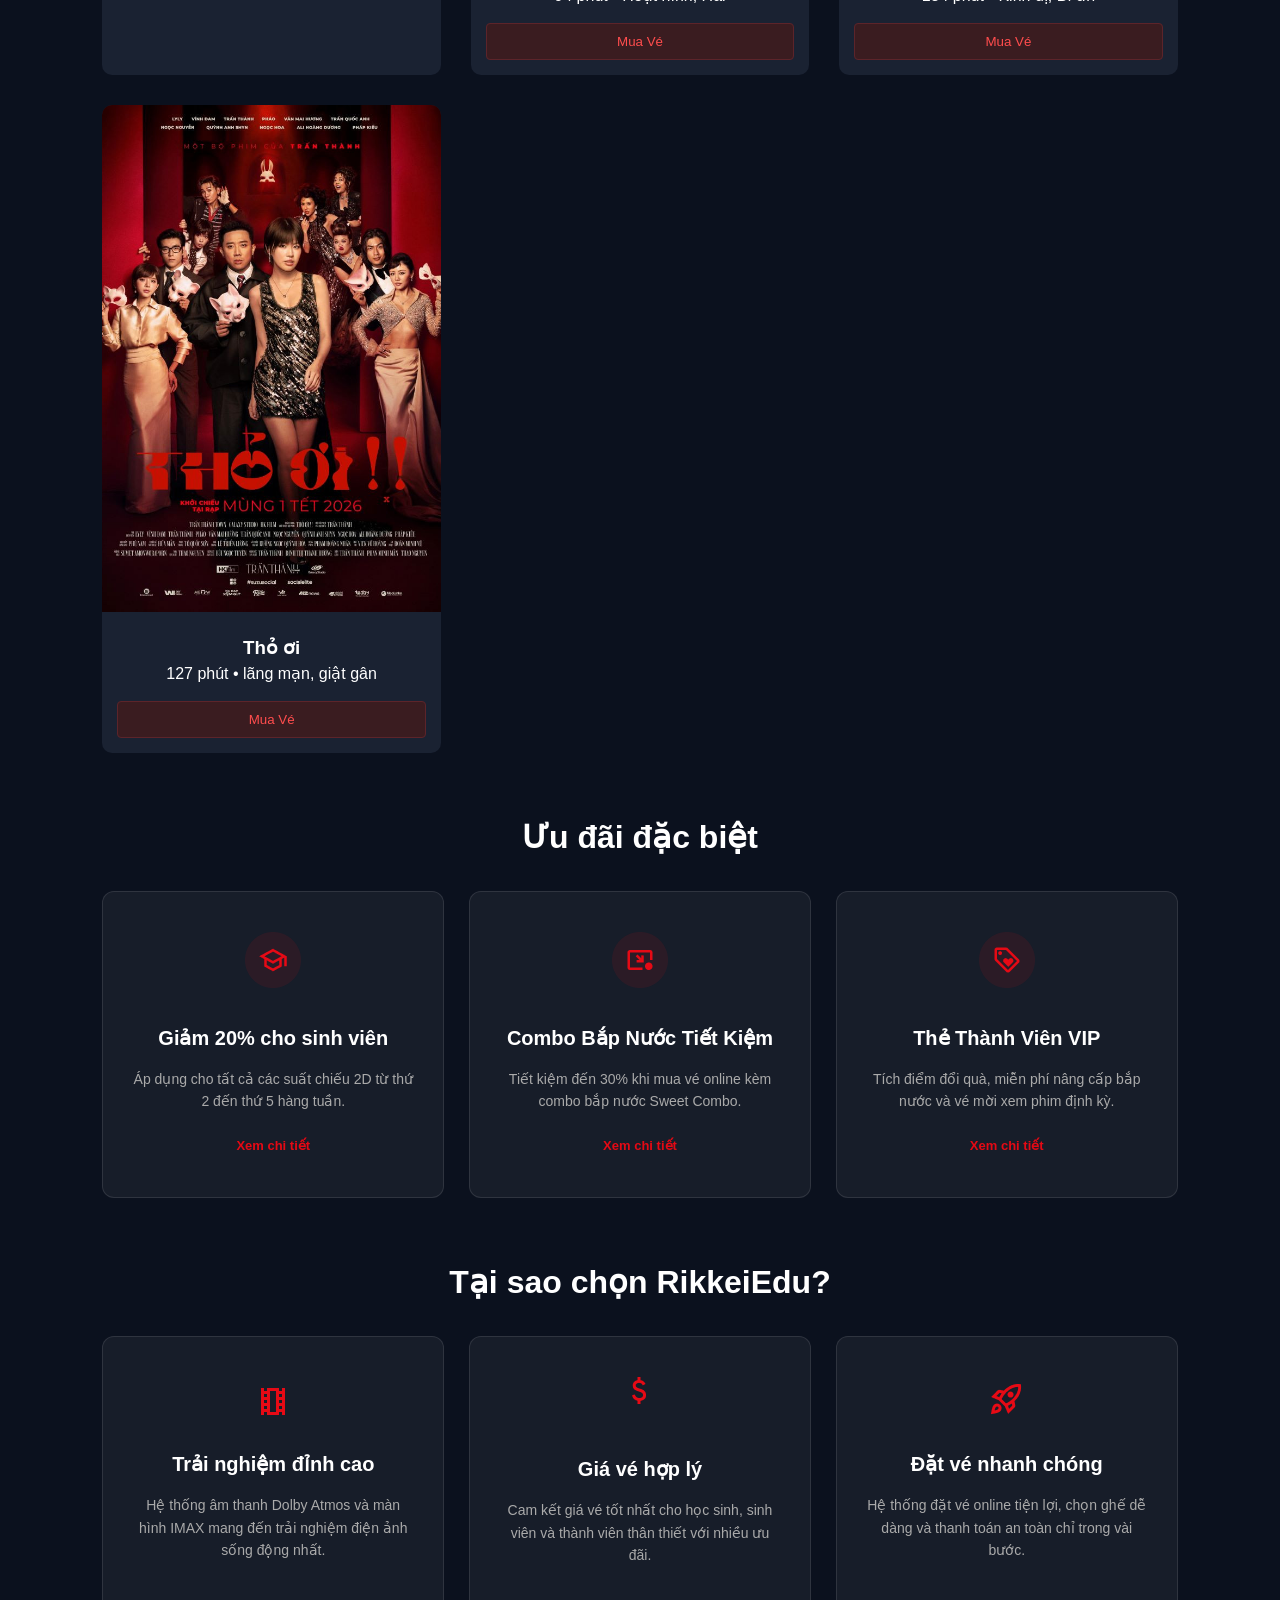
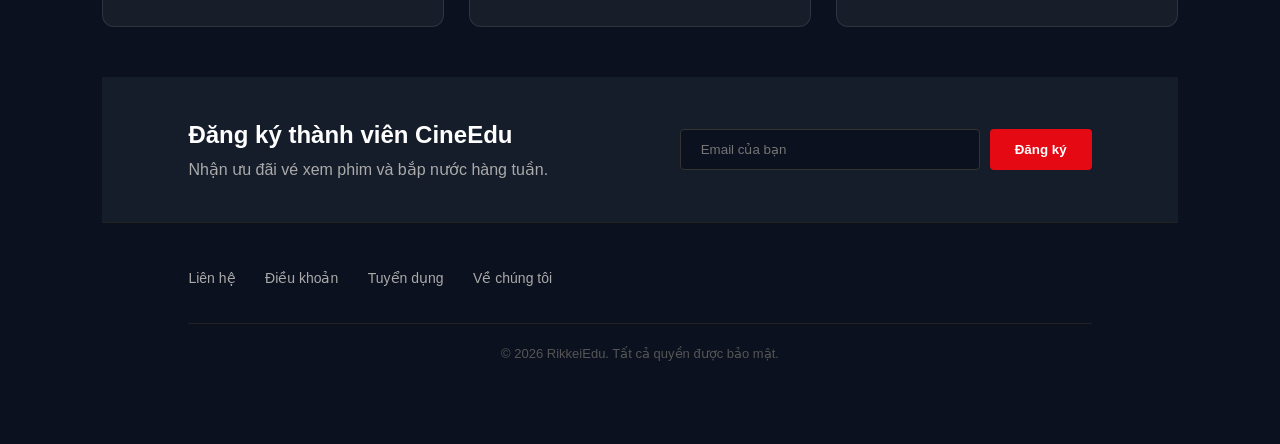
==== commit ed41cae2: "project" ====
--- a/page/index.html
+++ b/page/index.html
@@ -6,6 +6,7 @@
    <meta name="viewport" content="width=device-width, initial-scale=1.0">
    <title>Rikkei Cinema - Hệ thống rạp chiếu phim</title>
    <link rel="stylesheet" href="/css/index.css">
+   <link rel="stylesheet" type="text/css" href="https://cdn.jsdelivr.net/npm/toastify-js/src/toastify.min.css">
 </head>
 
 <body>
@@ -13,7 +14,7 @@
    <header>
       <div class="logo">
          <span><img src="/asset/icon/Container.png" alt=""></span>
-         <span class="brand-name">Rikkei</span><span class="brand-sub"><a>Cinema</a></span>
+         <span class="brand-name">Chi</span><span class="brand-sub"><a>Cinema</a></span>
       </div>
       <nav>
          <a href="/page/index.html">Trang chủ</a>
@@ -23,20 +24,9 @@
       <a href="/page/login.html"><button class="btn-auth">Đăng nhập / Đăng ký</button></a>
    </header>
 
-   <section class="hero">
-      <div class="hero-content">
-         <div class="trending-tag">
-            <span class="dot"></span>
-            <span class="text">Đang thịnh hành</span>
-         </div>
-         <h1>Dune: Hành Tinh Cát</h1>
-         <p>Câu chuyện về cuộc hành trình của Paul Atreides, một chàng trai trẻ tài năng và rực rỡ, sinh ra với số phận
-            vĩ đại vượt quá sự hiểu biết của mình.</p>
-         <div class="hero-btns">
-            <button class="btn-red"><i class="fa-solid fa-ticket"></i> Đặt Vé Ngay</button>
-            <button class="btn-outline"><i class="fa-regular fa-circle-play"></i> Xem Trailer</button>
-         </div>
-      </div>
+   <section id="hero" class="hero">
+      <div id="trendingTag" class="hero-content">
+
    </section>
 
    <main class="container">
@@ -127,17 +117,23 @@
       </footer>
    </main>
 
-   <div class="hero-btns">
-      <button class="btn-red"><i class="fa-solid fa-ticket"></i> Đặt Vé Ngay</button>
-      <button class="btn-outline" onclick="handleWatchTrailer()"><i class="fa-regular fa-circle-play"></i> Xem
-         Trailer</button>
-   </div>
-
-
 
    <script src="/js/index.js"></script>
 
+
+   <div id="trailerOverlay" class="overlay">
+      <div class="trailer-modal">
+         <span class="close-trailer" onclick="closeTrailer()">&times;</span>
+         <iframe id="trailerVideo" width="100%" height="100%" src="" frameborder="0" allow="autoplay; encrypted-media"
+            allowfullscreen></iframe>
+      </div>
+   </div>
+
+   <script type="text/javascript" src="https://cdn.jsdelivr.net/npm/toastify-js"></script>
+
    <script src="/js/index.js"></script>
+
 </body>
 
+
 </html>
--- a/css/index.css
+++ b/css/index.css
@@ -25,7 +25,7 @@
 .logo {
    display: flex;
    align-items: center;
-   gap: 10px;
+   gap: 5px;
    font-size: 24px;
    font-weight: bold;
 }
@@ -72,9 +72,7 @@
 
 .hero {
    height: 100vh;
-   min-height: 600px;
-   background: linear-gradient(to right, rgba(0, 0, 0, 0.8), rgba(0, 0, 0, 0.2)),
-      url("/asset/image/dunebackground.png") no-repeat center center;
+   min-height: 300px;
    background-size: cover;
    display: flex;
    align-items: center;
@@ -449,3 +447,43 @@
    opacity: 0.8;
 }
 
+
+
+
+#trailerOverlay {
+   display: none;
+   position: fixed;
+   top: 0;
+   left: 0;
+   width: 100vw;
+   height: 100vh;
+   background-color: rgba(0, 0, 0, 0.9);
+   z-index: 2000;
+   justify-content: center;
+   align-items: center;
+}
+
+.trailer-modal {
+   position: relative;
+   width: 80%;
+   max-width: 900px;
+   aspect-ratio: 16/9;
+   background: #000;
+   border-radius: 8px;
+   box-shadow: 0 5px 20px rgba(0, 0, 0, 0.8);
+}
+
+.close-trailer {
+   position: absolute;
+   top: -40px;
+   right: 0;
+   color: #aaa;
+   font-size: 40px;
+   font-weight: bold;
+   cursor: pointer;
+   transition: color 0.3s;
+}
+
+.close-trailer:hover {
+   color: #e50914;
+}
